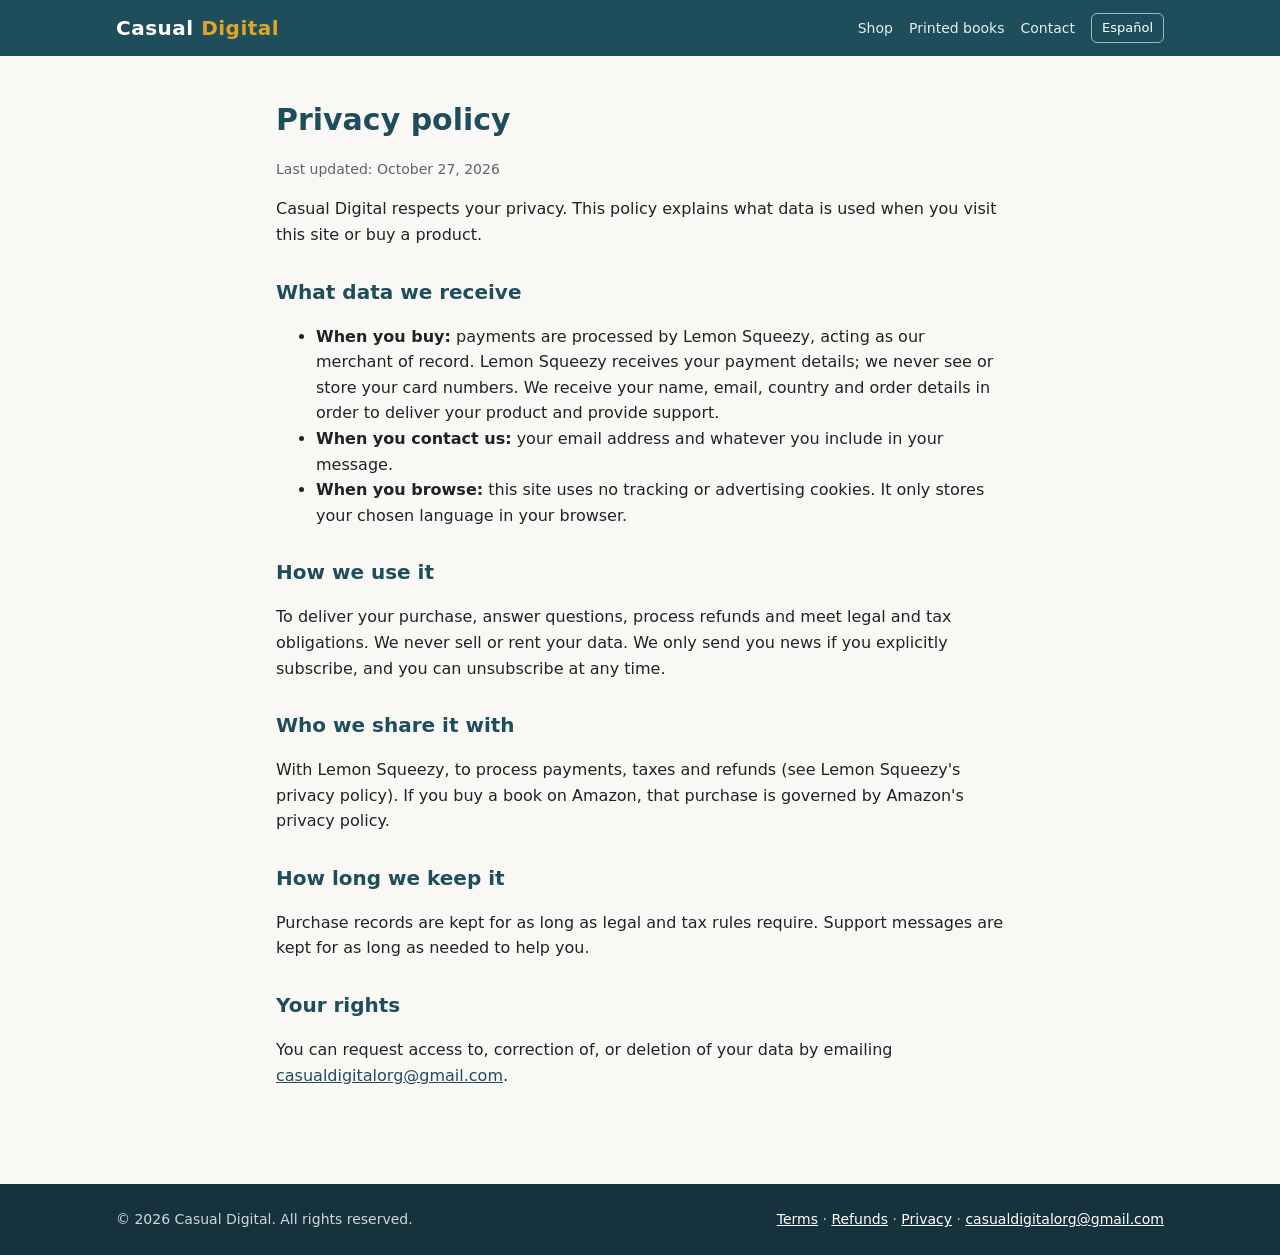
==== privacidad.html @ 8752d2fd "Sitio web de Casual Digital Co-Authored-By: Claude Opus 5.5 <noreply@anthropic.com> Claude-Session: " ====
<!doctype html>
<html lang="es" data-lang="es">
<head>
<meta charset="utf-8">
<meta name="viewport" content="width=device-width, initial-scale=1">
<title>Política de privacidad | Casual Digital</title>
<meta name="description" content="Casual Digital: libros de ajedrez, pasatiempos y planillas digitales. Chess puzzle books, activity books and digital spreadsheets.">
<link rel="icon" href="data:image/svg+xml,%3Csvg xmlns='http://www.w3.org/2000/svg' viewBox='0 0 32 32'%3E%3Crect width='32' height='32' rx='6' fill='%231e4d5c'/%3E%3Ctext x='16' y='22' font-size='16' font-family='Arial' font-weight='700' fill='%23e0a526' text-anchor='middle'%3ECD%3C/text%3E%3C/svg%3E">
<link rel="stylesheet" href="estilo.css">
<script src="sitio.js"></script>
</head>
<body>
<header>
  <div class="barra">
    <a class="logo" href="index.html">Casual <span>Digital</span></a>
    <nav>
      <a href="index.html#tienda"><span lang="es">Tienda</span><span lang="en">Shop</span></a>
      <a href="index.html#amazon"><span lang="es">Libros impresos</span><span lang="en">Printed books</span></a>
      <a href="index.html#contacto"><span lang="es">Contacto</span><span lang="en">Contact</span></a>
      <button class="idioma" type="button" aria-label="Cambiar idioma / Change language"><span lang="es">English</span><span lang="en">Español</span></button>
    </nav>
  </div>
</header>

<main class="contenedor texto-legal">
  <h1><span lang="es">Política de privacidad</span><span lang="en">Privacy policy</span></h1>
  <p class="fecha"><span lang="es">Última actualización: 27 de octubre de 2026</span><span lang="en">Last updated: October 27, 2026</span></p>
<div lang="es">

<p>En Casual Digital respetamos tu privacidad. Esta política explica qué datos se usan cuando visitás este sitio o comprás un producto.</p>
<h2>Qué datos recibimos</h2>
<ul>
  <li><strong>Al comprar:</strong> el pago lo procesa Lemon Squeezy, que actúa como revendedor autorizado (merchant of record). Lemon Squeezy recibe tus datos de pago; nosotros nunca vemos ni guardamos los números de tu tarjeta. Recibimos tu nombre, tu email, el país y el detalle del pedido, para entregarte el producto y darte soporte.</li>
  <li><strong>Al escribirnos:</strong> tu email y lo que nos cuentes en el mensaje.</li>
  <li><strong>Al navegar:</strong> este sitio no usa cookies de seguimiento ni publicidad. Solo guarda en tu navegador el idioma que elegiste.</li>
</ul>
<h2>Para qué los usamos</h2>
<p>Para entregarte lo que compraste, responder consultas, procesar reembolsos y cumplir obligaciones legales e impositivas. No vendemos ni alquilamos tus datos. Solo te enviamos novedades si te suscribís expresamente, y podés darte de baja cuando quieras.</p>
<h2>Con quién se comparten</h2>
<p>Con Lemon Squeezy, para procesar pagos, impuestos y reembolsos (ver la política de privacidad de Lemon Squeezy). Si comprás un libro en Amazon, esa compra se rige por la política de privacidad de Amazon.</p>
<h2>Cuánto tiempo se guardan</h2>
<p>Los datos de las compras se guardan mientras lo exijan las obligaciones legales e impositivas. Los mensajes de soporte, mientras sean necesarios para responderte.</p>
<h2>Tus derechos</h2>
<p>Podés pedir acceso, corrección o eliminación de tus datos escribiendo a <a class="email" href="mailto:casualdigitalorg@gmail.com">casualdigitalorg@gmail.com</a>.</p>

</div>
<div lang="en">

<p>Casual Digital respects your privacy. This policy explains what data is used when you visit this site or buy a product.</p>
<h2>What data we receive</h2>
<ul>
  <li><strong>When you buy:</strong> payments are processed by Lemon Squeezy, acting as our merchant of record. Lemon Squeezy receives your payment details; we never see or store your card numbers. We receive your name, email, country and order details in order to deliver your product and provide support.</li>
  <li><strong>When you contact us:</strong> your email address and whatever you include in your message.</li>
  <li><strong>When you browse:</strong> this site uses no tracking or advertising cookies. It only stores your chosen language in your browser.</li>
</ul>
<h2>How we use it</h2>
<p>To deliver your purchase, answer questions, process refunds and meet legal and tax obligations. We never sell or rent your data. We only send you news if you explicitly subscribe, and you can unsubscribe at any time.</p>
<h2>Who we share it with</h2>
<p>With Lemon Squeezy, to process payments, taxes and refunds (see Lemon Squeezy's privacy policy). If you buy a book on Amazon, that purchase is governed by Amazon's privacy policy.</p>
<h2>How long we keep it</h2>
<p>Purchase records are kept for as long as legal and tax rules require. Support messages are kept for as long as needed to help you.</p>
<h2>Your rights</h2>
<p>You can request access to, correction of, or deletion of your data by emailing <a class="email" href="mailto:casualdigitalorg@gmail.com">casualdigitalorg@gmail.com</a>.</p>

</div>
</main>
<footer>
  <div class="contenedor">
    <div>© <span class="anio">2026</span> Casual Digital. <span lang="es">Todos los derechos reservados.</span><span lang="en">All rights reserved.</span></div>
    <div>
      <a href="terminos.html"><span lang="es">Términos</span><span lang="en">Terms</span></a> ·
      <a href="reembolsos.html"><span lang="es">Reembolsos</span><span lang="en">Refunds</span></a> ·
      <a href="privacidad.html"><span lang="es">Privacidad</span><span lang="en">Privacy</span></a> ·
      <a class="email" href="mailto:casualdigitalorg@gmail.com">casualdigitalorg@gmail.com</a>
    </div>
  </div>
</footer>
</body>
</html>
---- estilo.css ----
:root {
  --fondo: #faf8f4;
  --tarjeta: #ffffff;
  --texto: #1f2328;
  --suave: #5c6470;
  --marca: #1e4d5c;
  --acento: #e0a526;
  --borde: #e4e0d8;
  --radio: 12px;
}
* { box-sizing: border-box; }
html { scroll-behavior: smooth; }
body {
  margin: 0;
  background: var(--fondo);
  color: var(--texto);
  font: 16px/1.6 "Montserrat", system-ui, -apple-system, "Segoe UI", sans-serif;
}
img { max-width: 100%; display: block; }
a { color: var(--marca); }

/* Idioma: se muestra solo el texto del idioma activo */
html[data-lang="es"] [lang="en"],
html[data-lang="en"] [lang="es"] { display: none !important; }

.contenedor { max-width: 1080px; margin: 0 auto; padding: 0 16px; }

header {
  background: var(--marca);
  color: #fff;
  position: sticky; top: 0; z-index: 10;
}
.barra { display: flex; align-items: center; justify-content: space-between; gap: 12px; padding: 12px 16px; max-width: 1080px; margin: 0 auto; flex-wrap: wrap; }
.logo { font-weight: 800; font-size: 20px; color: #fff; text-decoration: none; letter-spacing: .5px; }
.logo span { color: var(--acento); }
nav { display: flex; gap: 16px; align-items: center; flex-wrap: wrap; }
nav a { color: #fff; text-decoration: none; font-size: 14px; opacity: .9; }
nav a:hover { opacity: 1; text-decoration: underline; }
.idioma { background: transparent; border: 1px solid rgba(255,255,255,.6); color: #fff; border-radius: 6px; padding: 4px 10px; font: inherit; font-size: 13px; cursor: pointer; }

.portada { background: linear-gradient(135deg, #1e4d5c, #16323c); color: #fff; padding: 64px 0 56px; }
.portada h1 { font-size: clamp(28px, 5vw, 44px); line-height: 1.15; margin: 0 0 12px; }
.portada p { font-size: 18px; max-width: 640px; margin: 0; opacity: .92; }

section { padding: 48px 0 8px; }
h2 { font-size: 26px; margin: 0 0 6px; color: var(--marca); }
.bajada { color: var(--suave); margin: 0 0 24px; }

.grilla { display: grid; grid-template-columns: repeat(auto-fill, minmax(220px, 1fr)); gap: 20px; }
.producto { background: var(--tarjeta); border: 1px solid var(--borde); border-radius: var(--radio); overflow: hidden; display: flex; flex-direction: column; }
.producto img { width: 100%; aspect-ratio: 3 / 4; object-fit: cover; background: #eee; }
.producto img.cuadrada { aspect-ratio: 1 / 1; }
.producto .info { padding: 14px 16px 16px; display: flex; flex-direction: column; gap: 6px; flex: 1; }
.producto h3 { font-size: 16px; margin: 0; line-height: 1.3; }
.producto p { font-size: 14px; color: var(--suave); margin: 0; flex: 1; }
.pie-producto { display: flex; align-items: center; justify-content: space-between; gap: 8px; margin-top: 8px; }
.precio { font-weight: 800; font-size: 16px; white-space: nowrap; }
.boton { display: inline-block; background: var(--acento); color: #1f2328; font-weight: 700; font-size: 14px; text-decoration: none; padding: 8px 14px; border-radius: 8px; }
.boton.pronto { background: #e9e6df; color: var(--suave); cursor: default; }
.etiqueta { display: inline-block; font-size: 12px; font-weight: 700; color: var(--marca); background: #e3eef1; padding: 2px 8px; border-radius: 999px; align-self: flex-start; }

.caja { background: var(--tarjeta); border: 1px solid var(--borde); border-radius: var(--radio); padding: 24px; }
.dos-col { display: grid; grid-template-columns: 1fr 1fr; gap: 20px; }
@media (max-width: 720px) { .dos-col { grid-template-columns: 1fr; } nav { gap: 10px; } }

.texto-legal { max-width: 760px; padding: 40px 16px 24px; }
.texto-legal h1 { color: var(--marca); font-size: 30px; margin: 0 0 4px; }
.texto-legal h2 { font-size: 20px; margin: 28px 0 6px; }
.fecha { color: var(--suave); font-size: 14px; }

footer { margin-top: 56px; background: #16323c; color: #cfd8db; font-size: 14px; }
footer .contenedor { padding: 24px 16px; display: flex; flex-wrap: wrap; gap: 12px 24px; justify-content: space-between; }
footer a { color: #fff; }
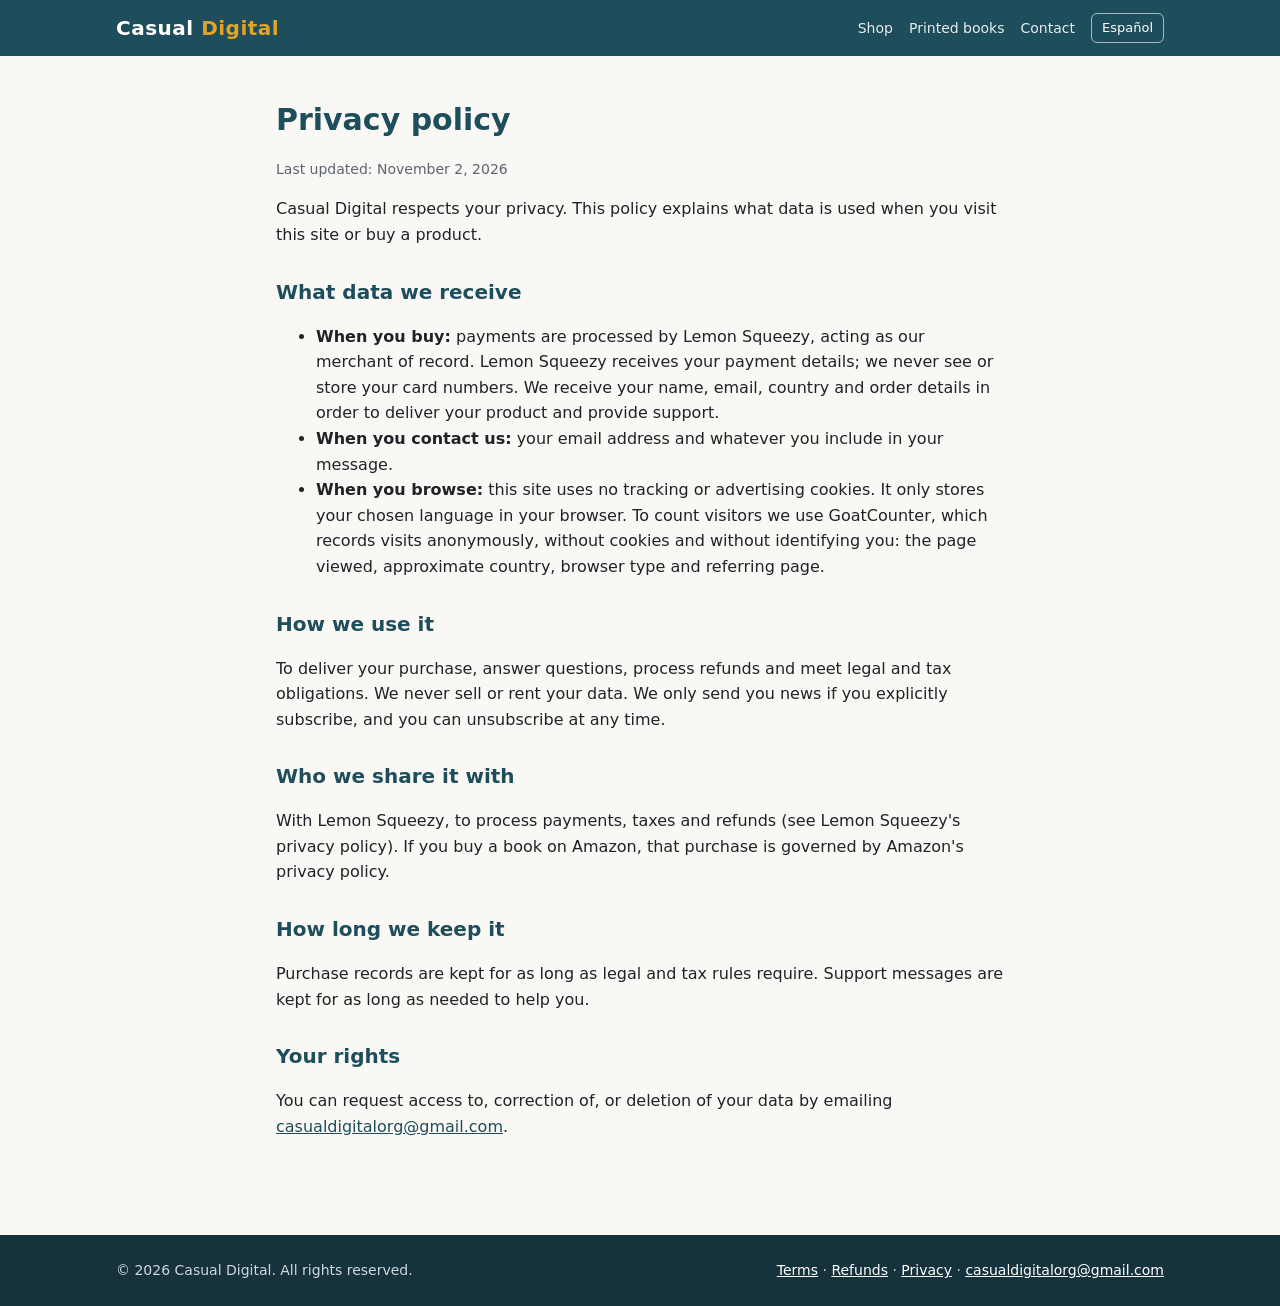
==== commit 08d371bf: "Agregar estadísticas de visitas con GoatCounter Co-Authored-By: Claude Opus 5.5 <noreply@anthropic.c" ====
--- a/privacidad.html
+++ b/privacidad.html
@@ -4,10 +4,11 @@
 <meta charset="utf-8">
 <meta name="viewport" content="width=device-width, initial-scale=1">
 <title>Política de privacidad | Casual Digital</title>
-<meta name="description" content="Casual Digital: libros de ajedrez, pasatiempos y planillas digitales. Chess puzzle books, activity books and digital spreadsheets.">
+<meta name="description" content="Casual Digital: libros de ajedrez y pasatiempos. Chess puzzle books and activity books.">
 <link rel="icon" href="data:image/svg+xml,%3Csvg xmlns='http://www.w3.org/2000/svg' viewBox='0 0 32 32'%3E%3Crect width='32' height='32' rx='6' fill='%231e4d5c'/%3E%3Ctext x='16' y='22' font-size='16' font-family='Arial' font-weight='700' fill='%23e0a526' text-anchor='middle'%3ECD%3C/text%3E%3C/svg%3E">
 <link rel="stylesheet" href="estilo.css">
 <script src="sitio.js"></script>
+<script data-goatcounter="https://casualdigital.goatcounter.com/count" async src="//gc.zgo.at/count.js"></script>
 </head>
 <body>
 <header>
@@ -24,7 +25,7 @@
 
 <main class="contenedor texto-legal">
   <h1><span lang="es">Política de privacidad</span><span lang="en">Privacy policy</span></h1>
-  <p class="fecha"><span lang="es">Última actualización: 27 de octubre de 2026</span><span lang="en">Last updated: October 27, 2026</span></p>
+  <p class="fecha"><span lang="es">Última actualización: 2 de noviembre de 2026</span><span lang="en">Last updated: November 2, 2026</span></p>
 <div lang="es">
 
 <p>En Casual Digital respetamos tu privacidad. Esta política explica qué datos se usan cuando visitás este sitio o comprás un producto.</p>
@@ -32,7 +33,7 @@
 <ul>
   <li><strong>Al comprar:</strong> el pago lo procesa Lemon Squeezy, que actúa como revendedor autorizado (merchant of record). Lemon Squeezy recibe tus datos de pago; nosotros nunca vemos ni guardamos los números de tu tarjeta. Recibimos tu nombre, tu email, el país y el detalle del pedido, para entregarte el producto y darte soporte.</li>
   <li><strong>Al escribirnos:</strong> tu email y lo que nos cuentes en el mensaje.</li>
-  <li><strong>Al navegar:</strong> este sitio no usa cookies de seguimiento ni publicidad. Solo guarda en tu navegador el idioma que elegiste.</li>
+  <li><strong>Al navegar:</strong> este sitio no usa cookies de seguimiento ni publicidad. Solo guarda en tu navegador el idioma que elegiste. Para saber cuántas personas lo visitan usamos GoatCounter, que cuenta visitas de forma anónima, sin cookies y sin identificarte: registra la página vista, el país aproximado, el tipo de navegador y la página de la que llegaste.</li>
 </ul>
 <h2>Para qué los usamos</h2>
 <p>Para entregarte lo que compraste, responder consultas, procesar reembolsos y cumplir obligaciones legales e impositivas. No vendemos ni alquilamos tus datos. Solo te enviamos novedades si te suscribís expresamente, y podés darte de baja cuando quieras.</p>
@@ -51,7 +52,7 @@
 <ul>
   <li><strong>When you buy:</strong> payments are processed by Lemon Squeezy, acting as our merchant of record. Lemon Squeezy receives your payment details; we never see or store your card numbers. We receive your name, email, country and order details in order to deliver your product and provide support.</li>
   <li><strong>When you contact us:</strong> your email address and whatever you include in your message.</li>
-  <li><strong>When you browse:</strong> this site uses no tracking or advertising cookies. It only stores your chosen language in your browser.</li>
+  <li><strong>When you browse:</strong> this site uses no tracking or advertising cookies. It only stores your chosen language in your browser. To count visitors we use GoatCounter, which records visits anonymously, without cookies and without identifying you: the page viewed, approximate country, browser type and referring page.</li>
 </ul>
 <h2>How we use it</h2>
 <p>To deliver your purchase, answer questions, process refunds and meet legal and tax obligations. We never sell or rent your data. We only send you news if you explicitly subscribe, and you can unsubscribe at any time.</p>
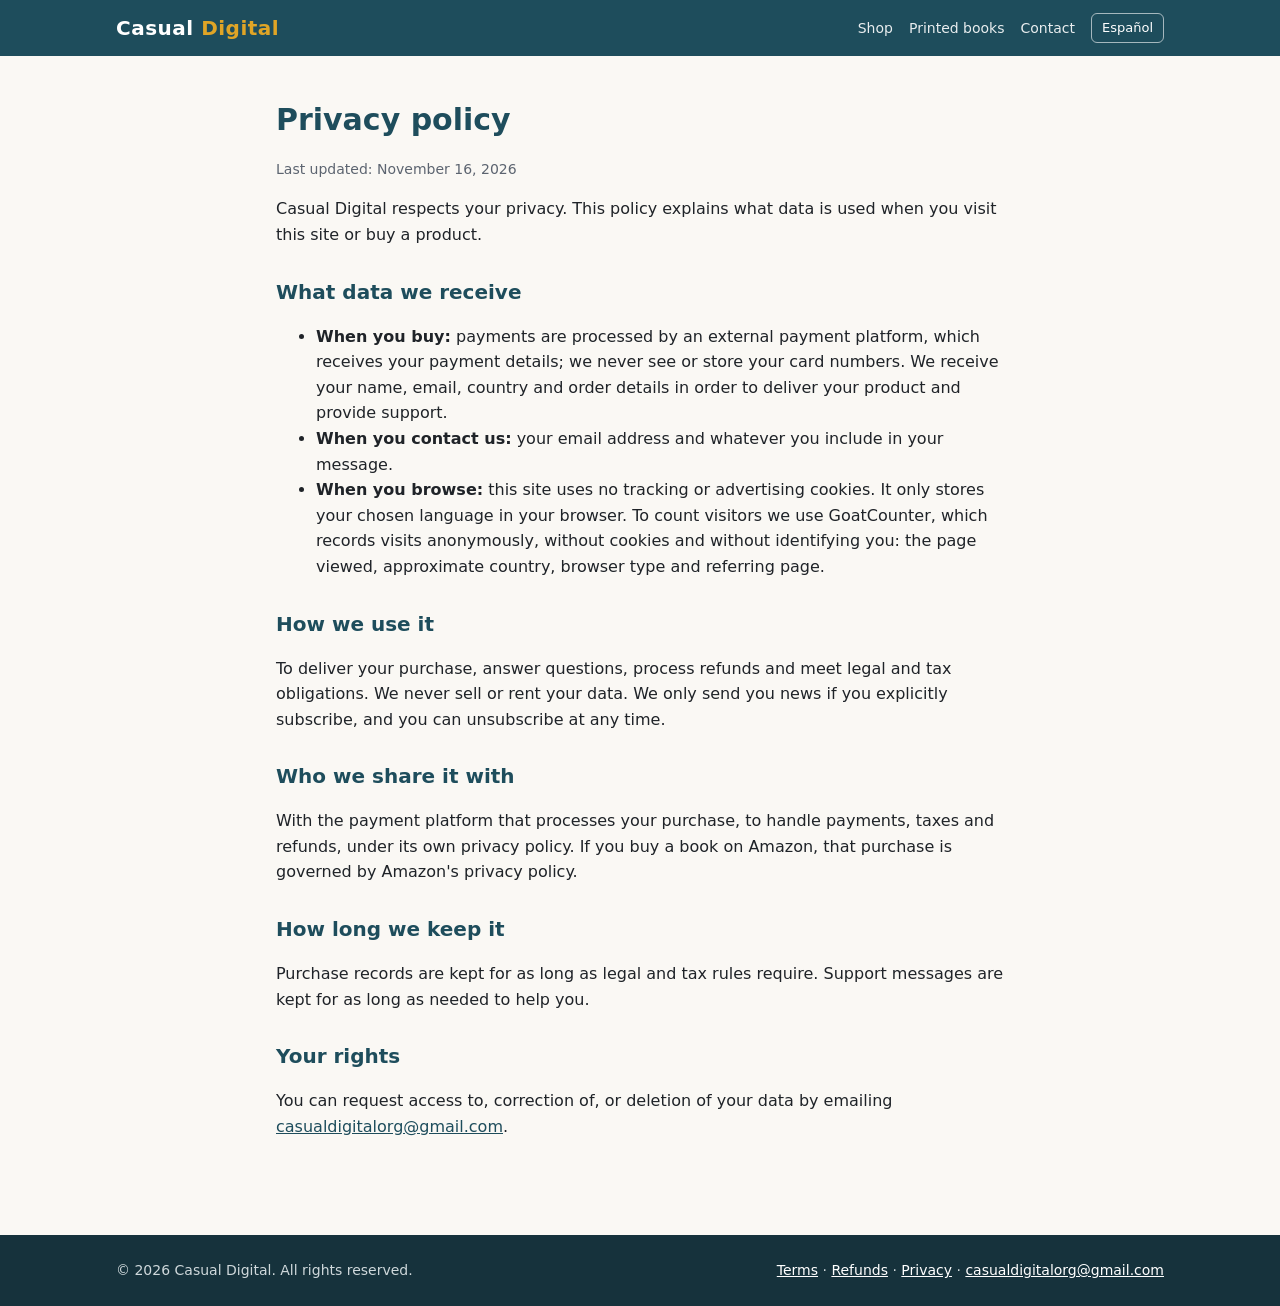
==== commit 9d25f4b8: "Quitar las menciones a Lemon Squeezy Co-Authored-By: Claude Opus 5.5 <noreply@anthropic.com> Claude-" ====
--- a/privacidad.html
+++ b/privacidad.html
@@ -25,20 +25,20 @@
 
 <main class="contenedor texto-legal">
   <h1><span lang="es">Política de privacidad</span><span lang="en">Privacy policy</span></h1>
-  <p class="fecha"><span lang="es">Última actualización: 2 de noviembre de 2026</span><span lang="en">Last updated: November 2, 2026</span></p>
+  <p class="fecha"><span lang="es">Última actualización: 16 de noviembre de 2026</span><span lang="en">Last updated: November 16, 2026</span></p>
 <div lang="es">
 
 <p>En Casual Digital respetamos tu privacidad. Esta política explica qué datos se usan cuando visitás este sitio o comprás un producto.</p>
 <h2>Qué datos recibimos</h2>
 <ul>
-  <li><strong>Al comprar:</strong> el pago lo procesa Lemon Squeezy, que actúa como revendedor autorizado (merchant of record). Lemon Squeezy recibe tus datos de pago; nosotros nunca vemos ni guardamos los números de tu tarjeta. Recibimos tu nombre, tu email, el país y el detalle del pedido, para entregarte el producto y darte soporte.</li>
+  <li><strong>Al comprar:</strong> el pago lo procesa una plataforma de pagos externa, que recibe tus datos de pago; nosotros nunca vemos ni guardamos los números de tu tarjeta. Recibimos tu nombre, tu email, el país y el detalle del pedido, para entregarte el producto y darte soporte.</li>
   <li><strong>Al escribirnos:</strong> tu email y lo que nos cuentes en el mensaje.</li>
   <li><strong>Al navegar:</strong> este sitio no usa cookies de seguimiento ni publicidad. Solo guarda en tu navegador el idioma que elegiste. Para saber cuántas personas lo visitan usamos GoatCounter, que cuenta visitas de forma anónima, sin cookies y sin identificarte: registra la página vista, el país aproximado, el tipo de navegador y la página de la que llegaste.</li>
 </ul>
 <h2>Para qué los usamos</h2>
 <p>Para entregarte lo que compraste, responder consultas, procesar reembolsos y cumplir obligaciones legales e impositivas. No vendemos ni alquilamos tus datos. Solo te enviamos novedades si te suscribís expresamente, y podés darte de baja cuando quieras.</p>
 <h2>Con quién se comparten</h2>
-<p>Con Lemon Squeezy, para procesar pagos, impuestos y reembolsos (ver la política de privacidad de Lemon Squeezy). Si comprás un libro en Amazon, esa compra se rige por la política de privacidad de Amazon.</p>
+<p>Con la plataforma de pagos que procesa tu compra, para gestionar pagos, impuestos y reembolsos, según su propia política de privacidad. Si comprás un libro en Amazon, esa compra se rige por la política de privacidad de Amazon.</p>
 <h2>Cuánto tiempo se guardan</h2>
 <p>Los datos de las compras se guardan mientras lo exijan las obligaciones legales e impositivas. Los mensajes de soporte, mientras sean necesarios para responderte.</p>
 <h2>Tus derechos</h2>
@@ -50,14 +50,14 @@
 <p>Casual Digital respects your privacy. This policy explains what data is used when you visit this site or buy a product.</p>
 <h2>What data we receive</h2>
 <ul>
-  <li><strong>When you buy:</strong> payments are processed by Lemon Squeezy, acting as our merchant of record. Lemon Squeezy receives your payment details; we never see or store your card numbers. We receive your name, email, country and order details in order to deliver your product and provide support.</li>
+  <li><strong>When you buy:</strong> payments are processed by an external payment platform, which receives your payment details; we never see or store your card numbers. We receive your name, email, country and order details in order to deliver your product and provide support.</li>
   <li><strong>When you contact us:</strong> your email address and whatever you include in your message.</li>
   <li><strong>When you browse:</strong> this site uses no tracking or advertising cookies. It only stores your chosen language in your browser. To count visitors we use GoatCounter, which records visits anonymously, without cookies and without identifying you: the page viewed, approximate country, browser type and referring page.</li>
 </ul>
 <h2>How we use it</h2>
 <p>To deliver your purchase, answer questions, process refunds and meet legal and tax obligations. We never sell or rent your data. We only send you news if you explicitly subscribe, and you can unsubscribe at any time.</p>
 <h2>Who we share it with</h2>
-<p>With Lemon Squeezy, to process payments, taxes and refunds (see Lemon Squeezy's privacy policy). If you buy a book on Amazon, that purchase is governed by Amazon's privacy policy.</p>
+<p>With the payment platform that processes your purchase, to handle payments, taxes and refunds, under its own privacy policy. If you buy a book on Amazon, that purchase is governed by Amazon's privacy policy.</p>
 <h2>How long we keep it</h2>
 <p>Purchase records are kept for as long as legal and tax rules require. Support messages are kept for as long as needed to help you.</p>
 <h2>Your rights</h2>
